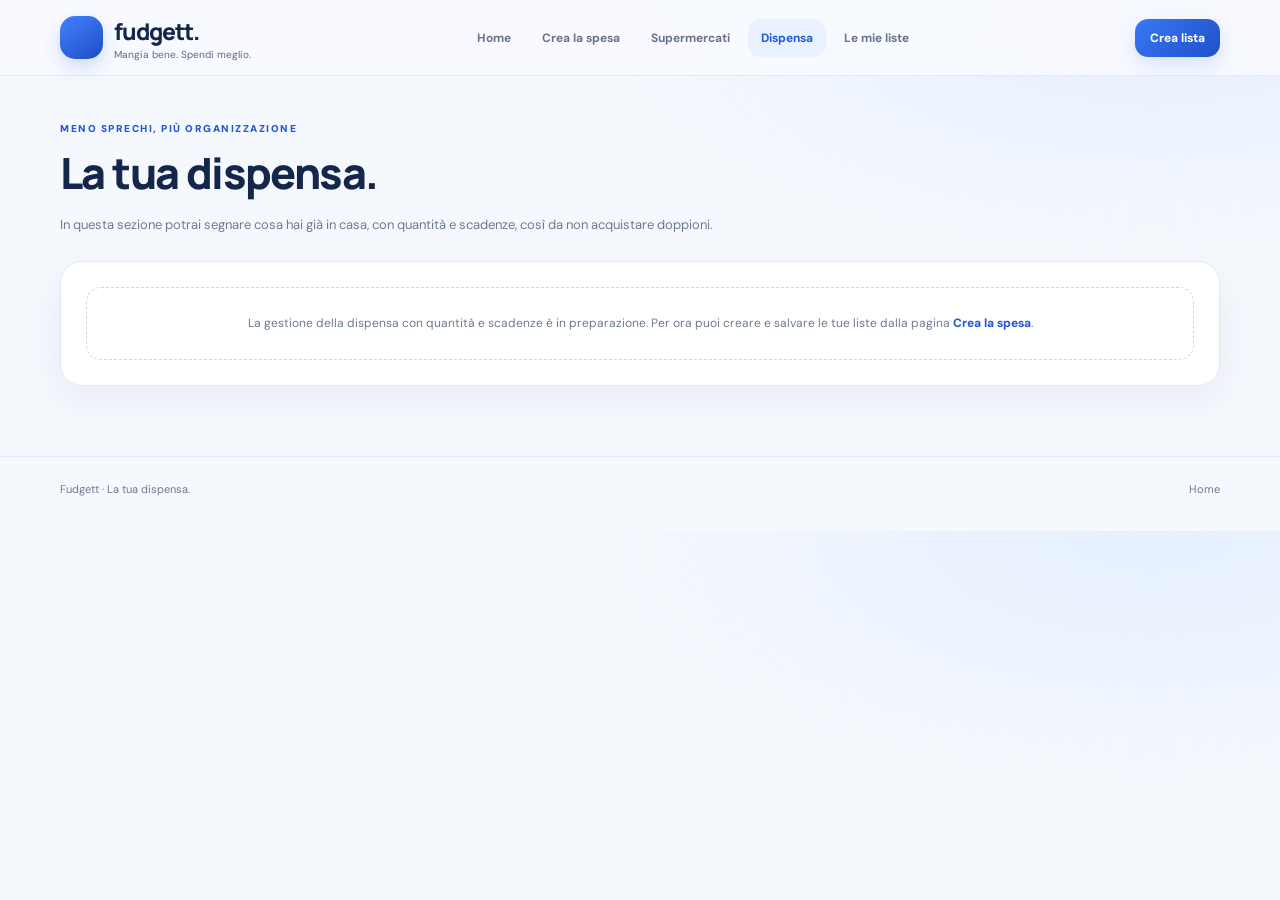
==== dispensa.html @ 6538de13 "Add Fudgett dispensa.html page and shared assets" ====
<!doctype html><html lang="it"><head><meta charset="utf-8"><meta name="viewport" content="width=device-width,initial-scale=1"><title>Dispensa — Fudgett</title><link rel="stylesheet" href="style.css"></head><body><header><div class="wrap head"><a class="brand" href="index.html"><span class="brandmark"><i class="fa-solid fa-basket-shopping"></i></span><span>fudgett.<small>Mangia bene. Spendi meglio.</small></span></a><nav class="nav"><a href="index.html">Home</a><a href="spesa.html">Crea la spesa</a><a href="negozi.html">Supermercati</a><a class="active" href="dispensa.html">Dispensa</a><a href="preferiti.html">Le mie liste</a></nav><a class="nav-cta" href="spesa.html">Crea lista</a></div></header><main class="wrap"><div class="page-head"><div class="eyebrow">MENO SPRECHI, PIÙ ORGANIZZAZIONE</div><h1>La tua dispensa.</h1><p>In questa sezione potrai segnare cosa hai già in casa, con quantità e scadenze, così da non acquistare doppioni.</p></div><section class="panel"><div class="empty">La gestione della dispensa con quantità e scadenze è in preparazione. Per ora puoi creare e salvare le tue liste dalla pagina <a href="spesa.html" style="color:var(--blue);font-weight:800">Crea la spesa</a>.</div></section></main><footer><div class="wrap foot"><span>Fudgett · La tua dispensa.</span><div class="footlinks"><a href="index.html">Home</a></div></div></footer></body></html>
---- style.css ----
@import url('https://fonts.googleapis.com/css2?family=DM+Sans:wght@400;500;600;700;800&family=Manrope:wght@600;700;800&display=swap');
:root{--blue:#2459d6;--navy:#14274b;--ink:#1c2b45;--muted:#6d7b91;--line:#e3eaf4;--bg:#f5f8fd;--white:#fff;--soft:#eaf1ff;--lime:#d9f477;--shadow:0 14px 38px #193d7410;--r:22px}
*{box-sizing:border-box}body{margin:0;background:radial-gradient(ellipse at 90% 0,#e5efff 0,transparent 34%),var(--bg);color:var(--ink);font-family:'DM Sans',sans-serif}a{color:inherit;text-decoration:none}button,input,select{font:inherit}button{cursor:pointer}.wrap{width:min(1160px,calc(100% - 40px));margin:auto}
header{height:76px;position:sticky;top:0;z-index:20;background:#f8faffed;backdrop-filter:blur(16px);border-bottom:1px solid var(--line)}.head{height:100%;display:flex;align-items:center;justify-content:space-between;gap:20px}.brand{display:flex;align-items:center;gap:11px;font:800 23px Manrope;color:var(--navy);letter-spacing:-1px}.brandmark{width:43px;height:43px;display:grid;place-items:center;border-radius:15px;background:linear-gradient(145deg,#4382ff,#1e4dc4);color:white;font-size:19px;box-shadow:0 8px 18px #2459d630}.brand small{display:block;font:500 10px 'DM Sans';letter-spacing:0;color:var(--muted);margin-top:1px}.nav{display:flex;align-items:center;gap:5px}.nav a{padding:11px 13px;border-radius:12px;font-size:12px;font-weight:700;color:#66758d}.nav a:hover,.nav a.active{background:var(--soft);color:var(--blue)}.nav-cta,.btn{border:0;border-radius:13px;background:linear-gradient(135deg,#3978f4,#1f50c8);color:white;padding:13px 18px;font-size:12px;font-weight:800;box-shadow:0 8px 18px #2459d625}.nav-cta{padding:11px 15px}.mobile-nav{display:none}
main{padding:36px 0 70px}.eyebrow{font-size:10px;letter-spacing:1.5px;text-transform:uppercase;color:var(--blue);font-weight:900}.hero{display:grid;grid-template-columns:1.05fr .95fr;align-items:center;gap:40px;padding:20px 0 36px}.hero h1{font:800 clamp(40px,5.2vw,65px)/1.04 Manrope;letter-spacing:-3px;color:var(--navy);margin:14px 0}.hero h1 span{color:var(--blue)}.hero p{max-width:520px;color:var(--muted);font-size:15px;line-height:1.7}.hero-actions{display:flex;gap:11px;align-items:center;margin-top:23px;flex-wrap:wrap}.btn-light{border:1px solid #d9e4f4;background:#fff;color:var(--navy);border-radius:13px;padding:13px 17px;font-size:12px;font-weight:800}.hero-art{min-height:290px;border-radius:30px;background:linear-gradient(145deg,#dce9ff,#f0f5ff);display:grid;place-items:center;position:relative;overflow:hidden}.hero-art:before,.hero-art:after{content:'';position:absolute;border-radius:50%;background:#c8dcff}.hero-art:before{width:260px;height:260px;top:-110px;right:-50px}.hero-art:after{width:190px;height:190px;bottom:-100px;left:-55px}.food-plate{z-index:1;width:205px;height:205px;border:12px solid white;border-radius:50%;background:radial-gradient(circle at 50% 50%,#f4c86d 0 14%,#62a36b 15% 24%,#e9a35c 25% 35%,#fff 36% 100%);box-shadow:0 25px 55px #244c8b26;display:grid;place-items:center;font-size:66px}.float{position:absolute;z-index:2;background:#fff;border:1px solid #e2eaf7;border-radius:15px;padding:12px 15px;box-shadow:var(--shadow);font-size:11px;font-weight:800}.float small{display:block;color:var(--muted);font-size:9px;font-weight:500;margin-top:4px}.float.one{left:18px;top:25px}.float.two{right:18px;bottom:25px}
.section-title{display:flex;justify-content:space-between;align-items:end;gap:16px;margin:15px 0 17px}.section-title h2{font:800 24px Manrope;color:var(--navy);margin:0;letter-spacing:-.8px}.section-title p{font-size:12px;color:var(--muted);margin:5px 0 0}.grid3{display:grid;grid-template-columns:repeat(3,1fr);gap:16px}.feature,.panel,.tile{background:#fff;border:1px solid var(--line);border-radius:var(--r);box-shadow:var(--shadow)}.feature{padding:22px}.feature-icon{width:43px;height:43px;border-radius:14px;background:var(--soft);color:var(--blue);display:grid;place-items:center;font-size:18px}.feature h3{font:800 15px Manrope;margin:16px 0 7px;color:var(--navy)}.feature p{font-size:12px;color:var(--muted);line-height:1.6;margin:0}
.page-head{margin:10px 0 25px}.page-head h1{font:800 clamp(30px,4vw,43px) Manrope;color:var(--navy);letter-spacing:-1.6px;margin:8px 0}.page-head p{font-size:13px;color:var(--muted);line-height:1.6;max-width:680px}
.panel{padding:25px}.form-grid{display:grid;grid-template-columns:repeat(3,1fr);gap:15px}.field{display:grid;gap:7px}.field label,.field>span{font-size:11px;font-weight:800;color:#53647f}.field input,.field select{width:100%;height:46px;border:1px solid var(--line);background:#fbfdff;border-radius:12px;padding:0 12px;color:var(--ink);outline:none;font-size:13px}.field input:focus,.field select:focus{border-color:#80a5f5;box-shadow:0 0 0 3px #2459d614}.subhead{display:flex;justify-content:space-between;align-items:center;gap:10px;margin:25px 0 11px}.subhead h2{font:800 17px Manrope;margin:0;color:var(--navy)}.subhead p{font-size:10px;color:var(--muted);margin:4px 0 0}
.ingredient-head,.ingredient{display:grid;grid-template-columns:minmax(0,1fr) 115px 90px 40px;gap:9px;align-items:center}.ingredient-head{padding:0 5px 8px;color:#8290a6;font-size:9px;font-weight:900;letter-spacing:.8px;text-transform:uppercase}.ingredient{margin-bottom:9px}.ingredient input,.ingredient select{height:44px;border:1px solid var(--line);border-radius:11px;background:#fbfdff;padding:0 11px;min-width:0;font-size:12px;color:var(--ink)}.remove{height:38px;border:0;border-radius:11px;background:#fff0ef;color:#c75e59}.add{width:100%;border:1px dashed #a9c1ef;background:#f4f7ff;color:var(--blue);border-radius:12px;padding:12px;font-size:12px;font-weight:800}.form-bottom{display:flex;align-items:center;justify-content:space-between;gap:15px;border-top:1px solid var(--line);padding-top:19px;margin-top:20px}.muted-note{font-size:10px;color:var(--muted);line-height:1.5}
.store-options{display:grid;grid-template-columns:repeat(4,1fr);gap:9px}.store-option{border:1px solid var(--line);background:#fbfdff;border-radius:13px;padding:12px 10px;text-align:center;font-size:11px;font-weight:800;color:#596b87}.store-option input{accent-color:var(--blue);margin-right:5px}.store-option:has(input:checked){background:var(--soft);border-color:#b8cdf8;color:var(--blue)}.location-row{display:grid;grid-template-columns:1fr auto;gap:10px;margin-top:13px}.location-row input{height:44px;border:1px solid var(--line);border-radius:12px;padding:0 12px;min-width:0}.notice{padding:14px 16px;background:#f2f6ff;border:1px solid #dce7fb;border-radius:14px;color:#5d6f8b;font-size:11px;line-height:1.6;margin-top:17px}.notice strong{color:var(--navy)}
.result-grid{display:grid;grid-template-columns:repeat(3,1fr);gap:15px;margin-top:22px}.result-card{background:white;border:1px solid var(--line);border-radius:19px;overflow:hidden;box-shadow:var(--shadow)}.result-banner{padding:17px;background:linear-gradient(135deg,#eaf1ff,#f7f9ff);display:flex;justify-content:space-between;align-items:center}.result-banner b{font:800 11px Manrope;color:var(--blue)}.result-banner span{font-size:23px}.result-body{padding:17px}.result-body h3{font:800 15px Manrope;color:var(--navy);margin:0 0 8px}.result-body p{font-size:11px;color:var(--muted);line-height:1.5}.price{font:800 25px Manrope;color:var(--blue);margin:14px 0 4px}.product{display:flex;justify-content:space-between;gap:9px;padding:9px 0;border-top:1px solid #edf1f7;font-size:10px}.product span{color:var(--muted)}.tag{display:inline-block;background:#edf4ff;color:#315ca9;border-radius:99px;padding:6px 9px;font-size:9px;font-weight:800}
.tile{padding:20px}.tile h3{font:800 14px Manrope;color:var(--navy);margin:0 0 7px}.tile p{font-size:11px;color:var(--muted);line-height:1.6;margin:0}.store-list{display:grid;gap:10px;margin-top:16px}.store-row{display:flex;align-items:center;justify-content:space-between;gap:15px;padding:15px;border:1px solid var(--line);border-radius:14px;background:#fff}.store-row b{font-size:12px}.store-row small{display:block;color:var(--muted);font-size:10px;margin-top:4px}.pill{background:var(--soft);color:var(--blue);border-radius:99px;padding:7px 10px;font-size:10px;font-weight:800;white-space:nowrap}
footer{border-top:1px solid var(--line);padding:25px 0 35px;color:var(--muted);font-size:11px}.foot{display:flex;justify-content:space-between;gap:15px;flex-wrap:wrap}.footlinks{display:flex;gap:16px}.empty{padding:26px;border:1px dashed #cbd8eb;border-radius:15px;text-align:center;color:var(--muted);font-size:12px;line-height:1.6}
@media(max-width:850px){.nav{display:none}.mobile-nav{display:flex;gap:5px;overflow:auto;padding:0 0 12px}.mobile-nav a{white-space:nowrap;font-size:10px;font-weight:800;padding:8px 10px;border-radius:10px;background:#fff;border:1px solid var(--line);color:#66758d}.mobile-nav a.active{background:var(--soft);color:var(--blue)}.head{height:66px}.hero{grid-template-columns:1fr;gap:18px;padding-top:5px}.hero-art{min-height:210px}.food-plate{width:155px;height:155px;font-size:50px}.grid3,.result-grid{grid-template-columns:1fr}.form-grid{grid-template-columns:repeat(2,1fr)}.store-options{grid-template-columns:repeat(2,1fr)}main{padding-top:24px}}
@media(max-width:520px){.wrap{width:calc(100% - 26px)}.brand{font-size:20px}.brandmark{width:39px;height:39px}.hero h1{font-size:41px;letter-spacing:-2px}.hero p{font-size:13px}.panel{padding:16px}.form-grid{grid-template-columns:1fr 1fr;gap:10px}.field input,.field select{font-size:12px}.ingredient-head,.ingredient{grid-template-columns:minmax(0,1fr) 70px 65px 32px;gap:5px}.ingredient input,.ingredient select{padding:0 6px;font-size:10px;height:41px}.remove{height:32px}.form-bottom{flex-direction:column;align-items:stretch}.form-bottom .btn{width:100%}.store-row{align-items:flex-start}.page-head h1{font-size:33px}}
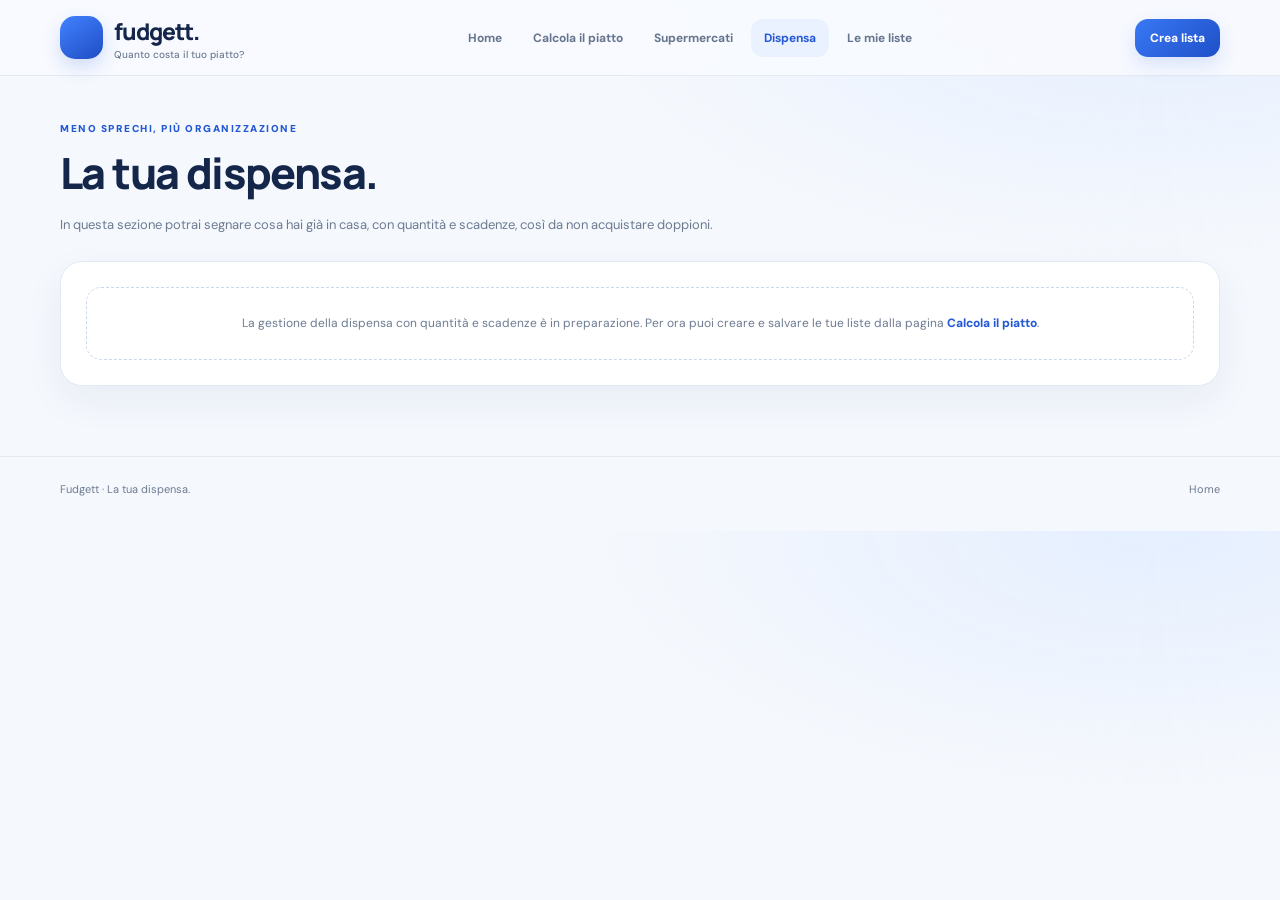
==== commit 587123f1: "Reframe Fudgett around recipe cost, not grocery shopping" ====
--- a/dispensa.html
+++ b/dispensa.html
@@ -1 +1 @@
-<!doctype html><html lang="it"><head><meta charset="utf-8"><meta name="viewport" content="width=device-width,initial-scale=1"><title>Dispensa — Fudgett</title><link rel="stylesheet" href="style.css"></head><body><header><div class="wrap head"><a class="brand" href="index.html"><span class="brandmark"><i class="fa-solid fa-basket-shopping"></i></span><span>fudgett.<small>Mangia bene. Spendi meglio.</small></span></a><nav class="nav"><a href="index.html">Home</a><a href="spesa.html">Crea la spesa</a><a href="negozi.html">Supermercati</a><a class="active" href="dispensa.html">Dispensa</a><a href="preferiti.html">Le mie liste</a></nav><a class="nav-cta" href="spesa.html">Crea lista</a></div></header><main class="wrap"><div class="page-head"><div class="eyebrow">MENO SPRECHI, PIÙ ORGANIZZAZIONE</div><h1>La tua dispensa.</h1><p>In questa sezione potrai segnare cosa hai già in casa, con quantità e scadenze, così da non acquistare doppioni.</p></div><section class="panel"><div class="empty">La gestione della dispensa con quantità e scadenze è in preparazione. Per ora puoi creare e salvare le tue liste dalla pagina <a href="spesa.html" style="color:var(--blue);font-weight:800">Crea la spesa</a>.</div></section></main><footer><div class="wrap foot"><span>Fudgett · La tua dispensa.</span><div class="footlinks"><a href="index.html">Home</a></div></div></footer></body></html>+<!doctype html><html lang="it"><head><meta charset="utf-8"><meta name="viewport" content="width=device-width,initial-scale=1"><title>Dispensa — Fudgett</title><link rel="stylesheet" href="style.css"></head><body><header><div class="wrap head"><a class="brand" href="index.html"><span class="brandmark"><i class="fa-solid fa-utensils"></i></span><span>fudgett.<small>Quanto costa il tuo piatto?</small></span></a><nav class="nav"><a href="index.html">Home</a><a href="spesa.html">Calcola il piatto</a><a href="negozi.html">Supermercati</a><a class="active" href="dispensa.html">Dispensa</a><a href="preferiti.html">Le mie liste</a></nav><a class="nav-cta" href="spesa.html">Crea lista</a></div></header><main class="wrap"><div class="page-head"><div class="eyebrow">MENO SPRECHI, PIÙ ORGANIZZAZIONE</div><h1>La tua dispensa.</h1><p>In questa sezione potrai segnare cosa hai già in casa, con quantità e scadenze, così da non acquistare doppioni.</p></div><section class="panel"><div class="empty">La gestione della dispensa con quantità e scadenze è in preparazione. Per ora puoi creare e salvare le tue liste dalla pagina <a href="spesa.html" style="color:var(--blue);font-weight:800">Calcola il piatto</a>.</div></section></main><footer><div class="wrap foot"><span>Fudgett · La tua dispensa.</span><div class="footlinks"><a href="index.html">Home</a></div></div></footer></body></html>
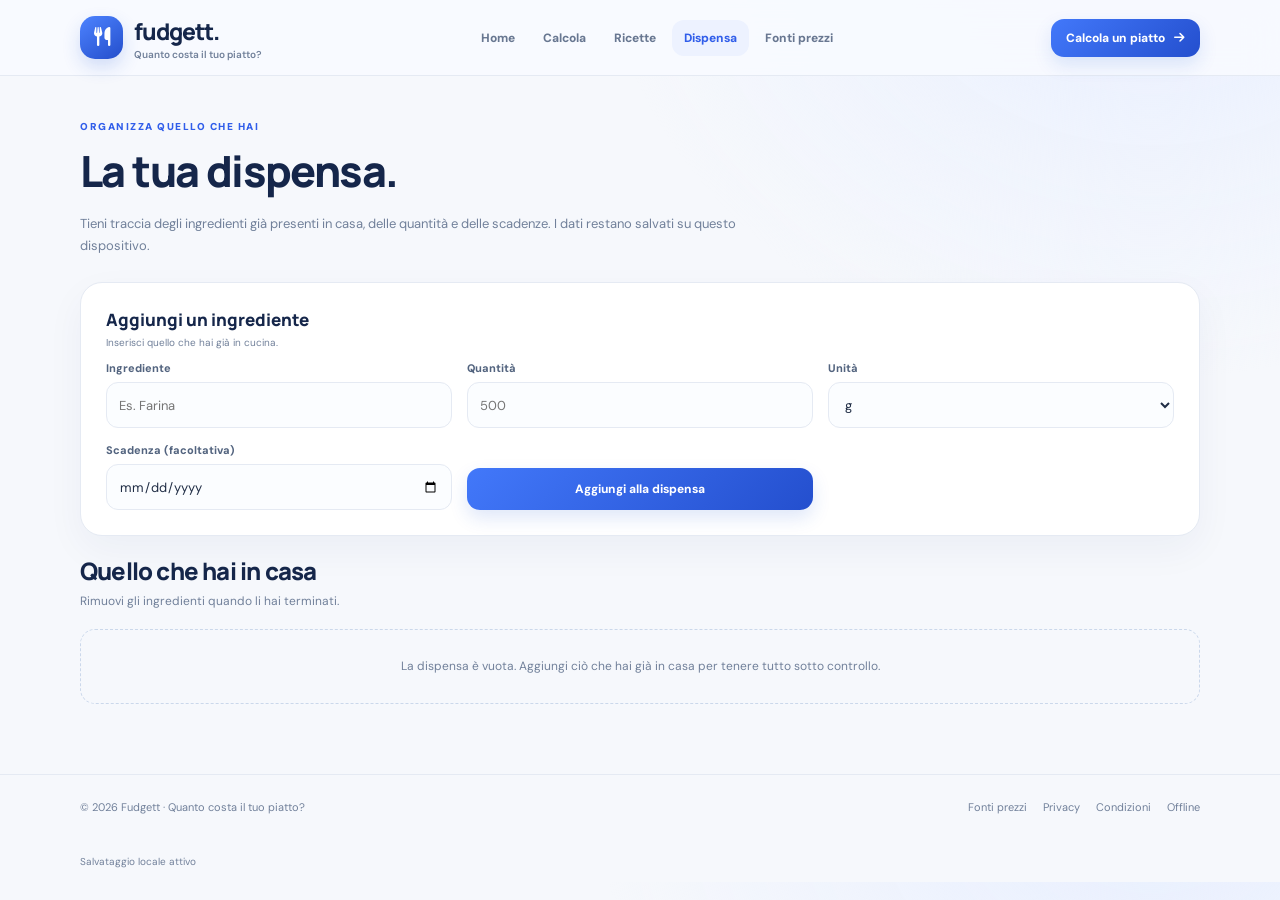
==== commit 6cd60d7c: "Rebuild Fudgett pages around recipe costing workflow" ====
--- a/dispensa.html
+++ b/dispensa.html
@@ -1 +1 @@
-<!doctype html><html lang="it"><head><meta charset="utf-8"><meta name="viewport" content="width=device-width,initial-scale=1"><title>Dispensa — Fudgett</title><link rel="stylesheet" href="style.css"></head><body><header><div class="wrap head"><a class="brand" href="index.html"><span class="brandmark"><i class="fa-solid fa-utensils"></i></span><span>fudgett.<small>Quanto costa il tuo piatto?</small></span></a><nav class="nav"><a href="index.html">Home</a><a href="spesa.html">Calcola il piatto</a><a href="negozi.html">Supermercati</a><a class="active" href="dispensa.html">Dispensa</a><a href="preferiti.html">Le mie liste</a></nav><a class="nav-cta" href="spesa.html">Crea lista</a></div></header><main class="wrap"><div class="page-head"><div class="eyebrow">MENO SPRECHI, PIÙ ORGANIZZAZIONE</div><h1>La tua dispensa.</h1><p>In questa sezione potrai segnare cosa hai già in casa, con quantità e scadenze, così da non acquistare doppioni.</p></div><section class="panel"><div class="empty">La gestione della dispensa con quantità e scadenze è in preparazione. Per ora puoi creare e salvare le tue liste dalla pagina <a href="spesa.html" style="color:var(--blue);font-weight:800">Calcola il piatto</a>.</div></section></main><footer><div class="wrap foot"><span>Fudgett · La tua dispensa.</span><div class="footlinks"><a href="index.html">Home</a></div></div></footer></body></html>+<!doctype html><html lang="it"><head><meta charset="utf-8"><meta name="viewport" content="width=device-width,initial-scale=1,viewport-fit=cover"><meta name="theme-color" content="#315eea"><meta name="description" content="Fudgett: scopri quanto costa davvero preparare il tuo piatto, ingrediente per ingrediente."><meta name="apple-mobile-web-app-capable" content="yes"><meta name="apple-mobile-web-app-status-bar-style" content="default"><link rel="manifest" href="manifest.json"><link rel="icon" href="icon.svg" type="image/svg+xml"><link rel="stylesheet" href="style.css"><link rel="stylesheet" href="https://cdnjs.cloudflare.com/ajax/libs/font-awesome/6.5.2/css/all.min.css"><script defer src="app.js"></script><title>La tua dispensa — Fudgett</title></head><body><header><div class="wrap head"><a class="brand" href="index.html"><span class="brandmark"><i class="fa-solid fa-utensils"></i></span><span>fudgett.<small>Quanto costa il tuo piatto?</small></span></a><nav class="nav"><a class="" href="index.html">Home</a><a class="" href="spesa.html">Calcola</a><a class="" href="preferiti.html">Ricette</a><a class="active" href="dispensa.html">Dispensa</a><a class="" href="negozi.html">Fonti prezzi</a></nav><a class="nav-cta" href="spesa.html">Calcola un piatto <i class="fa-solid fa-arrow-right"></i></a></div></header><nav class="wrap mobile-nav"><a class="" href="index.html">Home</a><a class="" href="spesa.html">Calcola</a><a class="" href="preferiti.html">Ricette</a><a class="active" href="dispensa.html">Dispensa</a><a class="" href="negozi.html">Prezzi</a></nav><main class="wrap"><div class="page-head"><div class="eyebrow">ORGANIZZA QUELLO CHE HAI</div><h1>La tua dispensa.</h1><p>Tieni traccia degli ingredienti già presenti in casa, delle quantità e delle scadenze. I dati restano salvati su questo dispositivo.</p></div><section class="panel"><div class="subhead" style="margin-top:0"><div><h2>Aggiungi un ingrediente</h2><p>Inserisci quello che hai già in cucina.</p></div></div><form id="pantry-form" class="form-grid"><div class="field"><label for="pantry-name">Ingrediente</label><input id="pantry-name" placeholder="Es. Farina" required></div><div class="field"><label for="pantry-qty">Quantità</label><input id="pantry-qty" type="number" min=".01" step="any" placeholder="500" required></div><div class="field"><label for="pantry-unit">Unità</label><select id="pantry-unit"><option>g</option><option>kg</option><option>ml</option><option>l</option><option>pz</option></select></div><div class="field"><label for="pantry-expiry">Scadenza (facoltativa)</label><input id="pantry-expiry" type="date"></div><div class="field" style="align-self:end"><button class="btn" type="submit">Aggiungi alla dispensa</button></div></form></section><div class="section-title"><div><h2>Quello che hai in casa</h2><p>Rimuovi gli ingredienti quando li hai terminati.</p></div></div><section id="pantry-list" class="store-list"><div class="empty">Caricamento dispensa…</div></section></main><footer><div class="wrap foot"><span>© 2026 Fudgett · Quanto costa il tuo piatto?</span><div class="footlinks"><a href="negozi.html">Fonti prezzi</a><a href="privacy.html">Privacy</a><a href="terms.html">Condizioni</a><a href="offline.html">Offline</a></div></div></footer><div class="wrap" style="padding-bottom:12px"><small id="save-status" class="muted-note">Salvataggio locale attivo</small></div></body></html>
--- a/style.css
+++ b/style.css
@@ -1,15 +1,12 @@
 @import url('https://fonts.googleapis.com/css2?family=DM+Sans:wght@400;500;600;700;800&family=Manrope:wght@600;700;800&display=swap');
-:root{--blue:#2459d6;--navy:#14274b;--ink:#1c2b45;--muted:#6d7b91;--line:#e3eaf4;--bg:#f5f8fd;--white:#fff;--soft:#eaf1ff;--lime:#d9f477;--shadow:0 14px 38px #193d7410;--r:22px}
-*{box-sizing:border-box}body{margin:0;background:radial-gradient(ellipse at 90% 0,#e5efff 0,transparent 34%),var(--bg);color:var(--ink);font-family:'DM Sans',sans-serif}a{color:inherit;text-decoration:none}button,input,select{font:inherit}button{cursor:pointer}.wrap{width:min(1160px,calc(100% - 40px));margin:auto}
-header{height:76px;position:sticky;top:0;z-index:20;background:#f8faffed;backdrop-filter:blur(16px);border-bottom:1px solid var(--line)}.head{height:100%;display:flex;align-items:center;justify-content:space-between;gap:20px}.brand{display:flex;align-items:center;gap:11px;font:800 23px Manrope;color:var(--navy);letter-spacing:-1px}.brandmark{width:43px;height:43px;display:grid;place-items:center;border-radius:15px;background:linear-gradient(145deg,#4382ff,#1e4dc4);color:white;font-size:19px;box-shadow:0 8px 18px #2459d630}.brand small{display:block;font:500 10px 'DM Sans';letter-spacing:0;color:var(--muted);margin-top:1px}.nav{display:flex;align-items:center;gap:5px}.nav a{padding:11px 13px;border-radius:12px;font-size:12px;font-weight:700;color:#66758d}.nav a:hover,.nav a.active{background:var(--soft);color:var(--blue)}.nav-cta,.btn{border:0;border-radius:13px;background:linear-gradient(135deg,#3978f4,#1f50c8);color:white;padding:13px 18px;font-size:12px;font-weight:800;box-shadow:0 8px 18px #2459d625}.nav-cta{padding:11px 15px}.mobile-nav{display:none}
-main{padding:36px 0 70px}.eyebrow{font-size:10px;letter-spacing:1.5px;text-transform:uppercase;color:var(--blue);font-weight:900}.hero{display:grid;grid-template-columns:1.05fr .95fr;align-items:center;gap:40px;padding:20px 0 36px}.hero h1{font:800 clamp(40px,5.2vw,65px)/1.04 Manrope;letter-spacing:-3px;color:var(--navy);margin:14px 0}.hero h1 span{color:var(--blue)}.hero p{max-width:520px;color:var(--muted);font-size:15px;line-height:1.7}.hero-actions{display:flex;gap:11px;align-items:center;margin-top:23px;flex-wrap:wrap}.btn-light{border:1px solid #d9e4f4;background:#fff;color:var(--navy);border-radius:13px;padding:13px 17px;font-size:12px;font-weight:800}.hero-art{min-height:290px;border-radius:30px;background:linear-gradient(145deg,#dce9ff,#f0f5ff);display:grid;place-items:center;position:relative;overflow:hidden}.hero-art:before,.hero-art:after{content:'';position:absolute;border-radius:50%;background:#c8dcff}.hero-art:before{width:260px;height:260px;top:-110px;right:-50px}.hero-art:after{width:190px;height:190px;bottom:-100px;left:-55px}.food-plate{z-index:1;width:205px;height:205px;border:12px solid white;border-radius:50%;background:radial-gradient(circle at 50% 50%,#f4c86d 0 14%,#62a36b 15% 24%,#e9a35c 25% 35%,#fff 36% 100%);box-shadow:0 25px 55px #244c8b26;display:grid;place-items:center;font-size:66px}.float{position:absolute;z-index:2;background:#fff;border:1px solid #e2eaf7;border-radius:15px;padding:12px 15px;box-shadow:var(--shadow);font-size:11px;font-weight:800}.float small{display:block;color:var(--muted);font-size:9px;font-weight:500;margin-top:4px}.float.one{left:18px;top:25px}.float.two{right:18px;bottom:25px}
-.section-title{display:flex;justify-content:space-between;align-items:end;gap:16px;margin:15px 0 17px}.section-title h2{font:800 24px Manrope;color:var(--navy);margin:0;letter-spacing:-.8px}.section-title p{font-size:12px;color:var(--muted);margin:5px 0 0}.grid3{display:grid;grid-template-columns:repeat(3,1fr);gap:16px}.feature,.panel,.tile{background:#fff;border:1px solid var(--line);border-radius:var(--r);box-shadow:var(--shadow)}.feature{padding:22px}.feature-icon{width:43px;height:43px;border-radius:14px;background:var(--soft);color:var(--blue);display:grid;place-items:center;font-size:18px}.feature h3{font:800 15px Manrope;margin:16px 0 7px;color:var(--navy)}.feature p{font-size:12px;color:var(--muted);line-height:1.6;margin:0}
-.page-head{margin:10px 0 25px}.page-head h1{font:800 clamp(30px,4vw,43px) Manrope;color:var(--navy);letter-spacing:-1.6px;margin:8px 0}.page-head p{font-size:13px;color:var(--muted);line-height:1.6;max-width:680px}
-.panel{padding:25px}.form-grid{display:grid;grid-template-columns:repeat(3,1fr);gap:15px}.field{display:grid;gap:7px}.field label,.field>span{font-size:11px;font-weight:800;color:#53647f}.field input,.field select{width:100%;height:46px;border:1px solid var(--line);background:#fbfdff;border-radius:12px;padding:0 12px;color:var(--ink);outline:none;font-size:13px}.field input:focus,.field select:focus{border-color:#80a5f5;box-shadow:0 0 0 3px #2459d614}.subhead{display:flex;justify-content:space-between;align-items:center;gap:10px;margin:25px 0 11px}.subhead h2{font:800 17px Manrope;margin:0;color:var(--navy)}.subhead p{font-size:10px;color:var(--muted);margin:4px 0 0}
-.ingredient-head,.ingredient{display:grid;grid-template-columns:minmax(0,1fr) 115px 90px 40px;gap:9px;align-items:center}.ingredient-head{padding:0 5px 8px;color:#8290a6;font-size:9px;font-weight:900;letter-spacing:.8px;text-transform:uppercase}.ingredient{margin-bottom:9px}.ingredient input,.ingredient select{height:44px;border:1px solid var(--line);border-radius:11px;background:#fbfdff;padding:0 11px;min-width:0;font-size:12px;color:var(--ink)}.remove{height:38px;border:0;border-radius:11px;background:#fff0ef;color:#c75e59}.add{width:100%;border:1px dashed #a9c1ef;background:#f4f7ff;color:var(--blue);border-radius:12px;padding:12px;font-size:12px;font-weight:800}.form-bottom{display:flex;align-items:center;justify-content:space-between;gap:15px;border-top:1px solid var(--line);padding-top:19px;margin-top:20px}.muted-note{font-size:10px;color:var(--muted);line-height:1.5}
-.store-options{display:grid;grid-template-columns:repeat(4,1fr);gap:9px}.store-option{border:1px solid var(--line);background:#fbfdff;border-radius:13px;padding:12px 10px;text-align:center;font-size:11px;font-weight:800;color:#596b87}.store-option input{accent-color:var(--blue);margin-right:5px}.store-option:has(input:checked){background:var(--soft);border-color:#b8cdf8;color:var(--blue)}.location-row{display:grid;grid-template-columns:1fr auto;gap:10px;margin-top:13px}.location-row input{height:44px;border:1px solid var(--line);border-radius:12px;padding:0 12px;min-width:0}.notice{padding:14px 16px;background:#f2f6ff;border:1px solid #dce7fb;border-radius:14px;color:#5d6f8b;font-size:11px;line-height:1.6;margin-top:17px}.notice strong{color:var(--navy)}
-.result-grid{display:grid;grid-template-columns:repeat(3,1fr);gap:15px;margin-top:22px}.result-card{background:white;border:1px solid var(--line);border-radius:19px;overflow:hidden;box-shadow:var(--shadow)}.result-banner{padding:17px;background:linear-gradient(135deg,#eaf1ff,#f7f9ff);display:flex;justify-content:space-between;align-items:center}.result-banner b{font:800 11px Manrope;color:var(--blue)}.result-banner span{font-size:23px}.result-body{padding:17px}.result-body h3{font:800 15px Manrope;color:var(--navy);margin:0 0 8px}.result-body p{font-size:11px;color:var(--muted);line-height:1.5}.price{font:800 25px Manrope;color:var(--blue);margin:14px 0 4px}.product{display:flex;justify-content:space-between;gap:9px;padding:9px 0;border-top:1px solid #edf1f7;font-size:10px}.product span{color:var(--muted)}.tag{display:inline-block;background:#edf4ff;color:#315ca9;border-radius:99px;padding:6px 9px;font-size:9px;font-weight:800}
-.tile{padding:20px}.tile h3{font:800 14px Manrope;color:var(--navy);margin:0 0 7px}.tile p{font-size:11px;color:var(--muted);line-height:1.6;margin:0}.store-list{display:grid;gap:10px;margin-top:16px}.store-row{display:flex;align-items:center;justify-content:space-between;gap:15px;padding:15px;border:1px solid var(--line);border-radius:14px;background:#fff}.store-row b{font-size:12px}.store-row small{display:block;color:var(--muted);font-size:10px;margin-top:4px}.pill{background:var(--soft);color:var(--blue);border-radius:99px;padding:7px 10px;font-size:10px;font-weight:800;white-space:nowrap}
-footer{border-top:1px solid var(--line);padding:25px 0 35px;color:var(--muted);font-size:11px}.foot{display:flex;justify-content:space-between;gap:15px;flex-wrap:wrap}.footlinks{display:flex;gap:16px}.empty{padding:26px;border:1px dashed #cbd8eb;border-radius:15px;text-align:center;color:var(--muted);font-size:12px;line-height:1.6}
-@media(max-width:850px){.nav{display:none}.mobile-nav{display:flex;gap:5px;overflow:auto;padding:0 0 12px}.mobile-nav a{white-space:nowrap;font-size:10px;font-weight:800;padding:8px 10px;border-radius:10px;background:#fff;border:1px solid var(--line);color:#66758d}.mobile-nav a.active{background:var(--soft);color:var(--blue)}.head{height:66px}.hero{grid-template-columns:1fr;gap:18px;padding-top:5px}.hero-art{min-height:210px}.food-plate{width:155px;height:155px;font-size:50px}.grid3,.result-grid{grid-template-columns:1fr}.form-grid{grid-template-columns:repeat(2,1fr)}.store-options{grid-template-columns:repeat(2,1fr)}main{padding-top:24px}}
-@media(max-width:520px){.wrap{width:calc(100% - 26px)}.brand{font-size:20px}.brandmark{width:39px;height:39px}.hero h1{font-size:41px;letter-spacing:-2px}.hero p{font-size:13px}.panel{padding:16px}.form-grid{grid-template-columns:1fr 1fr;gap:10px}.field input,.field select{font-size:12px}.ingredient-head,.ingredient{grid-template-columns:minmax(0,1fr) 70px 65px 32px;gap:5px}.ingredient input,.ingredient select{padding:0 6px;font-size:10px;height:41px}.remove{height:32px}.form-bottom{flex-direction:column;align-items:stretch}.form-bottom .btn{width:100%}.store-row{align-items:flex-start}.page-head h1{font-size:33px}}
+:root{--blue:#315eea;--blue2:#2048c7;--navy:#15264a;--ink:#202d45;--muted:#71809a;--line:#e5eaf3;--bg:#f6f8fc;--white:#fff;--soft:#edf2ff;--mint:#dff7ec;--shadow:0 14px 38px #1a32650c;--r:22px}
+*{box-sizing:border-box}html{scroll-behavior:smooth}body{margin:0;background:radial-gradient(ellipse at 90% -10%,#e8efff 0,transparent 34%),var(--bg);color:var(--ink);font-family:'DM Sans',sans-serif}a{color:inherit;text-decoration:none}button,input,select{font:inherit}button{cursor:pointer}button:focus-visible,a:focus-visible,input:focus-visible,select:focus-visible{outline:3px solid #8ba9ff;outline-offset:2px}.wrap{width:min(1120px,calc(100% - 40px));margin:auto}
+header{height:76px;position:sticky;top:0;z-index:20;background:#f8faffed;backdrop-filter:blur(16px);border-bottom:1px solid var(--line)}.head{height:100%;display:flex;align-items:center;justify-content:space-between;gap:20px}.brand{display:flex;align-items:center;gap:11px;font:800 23px Manrope;color:var(--navy);letter-spacing:-1px}.brandmark{width:43px;height:43px;display:grid;place-items:center;border-radius:15px;background:linear-gradient(145deg,#4d83ff,#244ecb);color:white;font-size:19px;box-shadow:0 8px 18px #2459d630}.brand small{display:block;font:600 10px 'DM Sans';letter-spacing:0;color:var(--muted);margin-top:1px}.nav{display:flex;align-items:center;gap:4px}.nav a,.mobile-nav a{padding:10px 12px;border-radius:12px;font-size:12px;font-weight:800;color:#687791}.nav a:hover,.nav a.active,.mobile-nav a.active{background:var(--soft);color:var(--blue)}.nav-cta,.btn{border:0;border-radius:13px;background:linear-gradient(135deg,#4278fa,#244fce);color:white;padding:13px 18px;font-size:12px;font-weight:800;box-shadow:0 8px 18px #2459d625;display:inline-flex;align-items:center;justify-content:center;gap:9px}.nav-cta{padding:11px 15px}.btn:hover,.nav-cta:hover{filter:brightness(1.04);transform:translateY(-1px)}.btn-light{border:1px solid #dce4f2;background:#fff;color:var(--navy);border-radius:13px;padding:12px 16px;font-size:12px;font-weight:800;display:inline-flex;align-items:center;justify-content:center;gap:8px}.btn-danger{border:1px solid #f4d8d8;background:#fff8f8;color:#b64e54;border-radius:11px;padding:9px 12px;font-size:11px;font-weight:800}.mobile-nav{display:none}
+main{padding:34px 0 70px}.eyebrow{font-size:10px;letter-spacing:1.5px;text-transform:uppercase;color:var(--blue);font-weight:900}.hero{display:grid;grid-template-columns:1.05fr .95fr;align-items:center;gap:42px;padding:22px 0 42px}.hero h1{font:800 clamp(40px,5.2vw,64px)/1.04 Manrope;letter-spacing:-3px;color:var(--navy);margin:14px 0}.hero h1 span{color:var(--blue)}.hero p{max-width:540px;color:var(--muted);font-size:15px;line-height:1.75}.hero-actions{display:flex;gap:11px;align-items:center;margin-top:23px;flex-wrap:wrap}.hero-art{min-height:320px;border-radius:30px;background:linear-gradient(145deg,#e2ebff,#f5f7ff);display:grid;place-items:center;position:relative;overflow:hidden}.hero-art:before,.hero-art:after{content:'';position:absolute;border-radius:50%;background:#cfddff}.hero-art:before{width:260px;height:260px;top:-110px;right:-50px}.hero-art:after{width:190px;height:190px;bottom:-100px;left:-55px}.food-plate{z-index:1;width:220px;height:220px;border:13px solid white;border-radius:50%;background:radial-gradient(circle at 50% 50%,#f4c86d 0 14%,#62a36b 15% 24%,#e9a35c 25% 35%,#fff 36% 100%);box-shadow:0 25px 55px #244c8b26;display:grid;place-items:center;font-size:68px}.float{position:absolute;z-index:2;background:#fff;border:1px solid #e2eaf7;border-radius:15px;padding:12px 15px;box-shadow:var(--shadow);font-size:11px;font-weight:800}.float small{display:block;color:var(--muted);font-size:9px;font-weight:500;margin-top:4px}.float.one{left:18px;top:25px}.float.two{right:18px;bottom:25px}
+.section-title{display:flex;justify-content:space-between;align-items:end;gap:16px;margin:18px 0}.section-title h2{font:800 24px Manrope;color:var(--navy);margin:0;letter-spacing:-.8px}.section-title p{font-size:12px;color:var(--muted);margin:5px 0 0;line-height:1.6}.grid3{display:grid;grid-template-columns:repeat(3,1fr);gap:16px}.feature,.panel,.tile,.stat{background:#fff;border:1px solid var(--line);border-radius:var(--r);box-shadow:var(--shadow)}.feature{padding:22px}.feature-icon{width:43px;height:43px;border-radius:14px;background:var(--soft);color:var(--blue);display:grid;place-items:center;font-size:18px}.feature h3{font:800 15px Manrope;margin:16px 0 7px;color:var(--navy)}.feature p{font-size:12px;color:var(--muted);line-height:1.65;margin:0}.page-head{margin:10px 0 25px}.page-head h1{font:800 clamp(30px,4vw,43px) Manrope;color:var(--navy);letter-spacing:-1.6px;margin:8px 0}.page-head p{font-size:13px;color:var(--muted);line-height:1.7;max-width:720px}.panel{padding:25px}.form-grid{display:grid;grid-template-columns:repeat(3,1fr);gap:15px}.field{display:grid;gap:7px;min-width:0}.field label,.field>span{font-size:11px;font-weight:800;color:#53647f}.field input,.field select,.field textarea{width:100%;min-height:46px;border:1px solid var(--line);background:#fbfdff;border-radius:12px;padding:10px 12px;color:var(--ink);outline:none;font-size:13px}.field textarea{min-height:88px;resize:vertical}.field input:focus,.field select:focus,.field textarea:focus{border-color:#80a5f5;box-shadow:0 0 0 3px #2459d614}.subhead{display:flex;justify-content:space-between;align-items:center;gap:10px;margin:25px 0 11px}.subhead h2{font:800 17px Manrope;margin:0;color:var(--navy)}.subhead p{font-size:10px;color:var(--muted);margin:4px 0 0;line-height:1.5}.ingredient-head,.ingredient{display:grid;grid-template-columns:minmax(0,1fr) 110px 86px 40px;gap:9px;align-items:center}.ingredient-head{padding:0 5px 8px;color:#8290a6;font-size:9px;font-weight:900;letter-spacing:.8px;text-transform:uppercase}.ingredient{margin-bottom:9px}.ingredient input,.ingredient select{width:100%;height:44px;border:1px solid var(--line);border-radius:11px;background:#fbfdff;padding:0 11px;min-width:0;font-size:12px;color:var(--ink)}.remove{height:38px;border:0;border-radius:11px;background:#fff0ef;color:#c75e59}.add{width:100%;border:1px dashed #a9c1ef;background:#f4f7ff;color:var(--blue);border-radius:12px;padding:12px;font-size:12px;font-weight:800}.form-bottom{display:flex;align-items:center;justify-content:space-between;gap:15px;border-top:1px solid var(--line);padding-top:19px;margin-top:20px}.muted-note{font-size:10px;color:var(--muted);line-height:1.6}.notice{padding:14px 16px;background:#f2f6ff;border:1px solid #dce7fb;border-radius:14px;color:#5d6f8b;font-size:11px;line-height:1.7;margin-top:17px}.notice strong{color:var(--navy)}.success-note{background:#effaf4;border-color:#d6f1e1;color:#42735a}.warning-note{background:#fff9ed;border-color:#f3e4c3;color:#87682c}
+.result-grid{display:grid;grid-template-columns:repeat(3,1fr);gap:15px;margin-top:22px}.result-card{background:white;border:1px solid var(--line);border-radius:19px;overflow:hidden;box-shadow:var(--shadow)}.result-banner{padding:17px;background:linear-gradient(135deg,#eaf1ff,#f7f9ff);display:flex;justify-content:space-between;align-items:center}.result-banner b{font:800 11px Manrope;color:var(--blue)}.result-banner span{font-size:23px}.result-body{padding:17px}.result-body h3{font:800 15px Manrope;color:var(--navy);margin:0 0 8px}.result-body p{font-size:11px;color:var(--muted);line-height:1.6}.price{font:800 25px Manrope;color:var(--blue);margin:14px 0 4px}.product{display:flex;justify-content:space-between;gap:9px;padding:9px 0;border-top:1px solid #edf1f7;font-size:10px}.product span{color:var(--muted)}.tag,.pill{display:inline-flex;align-items:center;background:var(--soft);color:var(--blue);border-radius:99px;padding:6px 9px;font-size:9px;font-weight:800}.pill{font-size:10px;white-space:nowrap}
+.store-options{display:grid;grid-template-columns:repeat(4,1fr);gap:9px}.store-option{border:1px solid var(--line);background:#fbfdff;border-radius:13px;padding:12px 10px;text-align:center;font-size:11px;font-weight:800;color:#596b87}.store-option input{accent-color:var(--blue);margin-right:5px}.store-option:has(input:checked){background:var(--soft);border-color:#b8cdf8;color:var(--blue)}.location-row{display:grid;grid-template-columns:1fr auto;gap:10px;margin-top:13px}.location-row input{height:44px;border:1px solid var(--line);border-radius:12px;padding:0 12px;min-width:0}.tile{padding:20px}.tile h3{font:800 14px Manrope;color:var(--navy);margin:0 0 7px}.tile p{font-size:11px;color:var(--muted);line-height:1.6;margin:0}.store-list{display:grid;gap:10px;margin-top:16px}.store-row{display:flex;align-items:center;justify-content:space-between;gap:15px;padding:15px;border:1px solid var(--line);border-radius:14px;background:#fff}.store-row b{font-size:12px}.store-row small{display:block;color:var(--muted);font-size:10px;margin-top:4px}.empty{padding:26px;border:1px dashed #cbd8eb;border-radius:15px;text-align:center;color:var(--muted);font-size:12px;line-height:1.7}.stats{display:grid;grid-template-columns:repeat(3,1fr);gap:12px;margin:18px 0}.stat{padding:16px}.stat small{display:block;color:var(--muted);font-size:10px;font-weight:700}.stat strong{display:block;color:var(--navy);font:800 23px Manrope;margin-top:5px}.recipe-card{background:#fff;border:1px solid var(--line);border-radius:18px;padding:17px;display:flex;justify-content:space-between;align-items:center;gap:14px;box-shadow:var(--shadow)}.recipe-card h3{font:800 14px Manrope;color:var(--navy);margin:0 0 5px}.recipe-card p{font-size:11px;color:var(--muted);margin:0;line-height:1.5}.recipe-actions{display:flex;gap:7px;flex-wrap:wrap}.recipe-actions button{white-space:nowrap}.toolbar{display:flex;gap:9px;flex-wrap:wrap;align-items:center}.toolbar input{flex:1;min-width:180px;height:43px;border:1px solid var(--line);border-radius:12px;padding:0 12px}.price-table{width:100%;border-collapse:collapse;font-size:12px}.price-table th,.price-table td{padding:11px 9px;border-bottom:1px solid var(--line);text-align:left}.price-table th{font-size:10px;color:var(--muted);text-transform:uppercase;letter-spacing:.5px}.price-table td{color:var(--ink)}.price-table-wrap{overflow:auto}
+footer{border-top:1px solid var(--line);padding:25px 0 35px;color:var(--muted);font-size:11px}.foot{display:flex;justify-content:space-between;gap:15px;flex-wrap:wrap}.footlinks{display:flex;gap:16px;flex-wrap:wrap}.footlinks a:hover{color:var(--blue)}
+@media(max-width:850px){.nav{display:none}.mobile-nav{display:flex;gap:5px;overflow:auto;padding:0 0 10px;scrollbar-width:none}.mobile-nav::-webkit-scrollbar{display:none}.mobile-nav a{white-space:nowrap;font-size:10px;font-weight:800;padding:8px 10px;border-radius:10px;background:#fff;border:1px solid var(--line)}.head{height:66px}.hero{grid-template-columns:1fr;gap:18px;padding-top:5px}.hero-art{min-height:230px}.food-plate{width:165px;height:165px;font-size:52px}.grid3,.result-grid{grid-template-columns:1fr}.form-grid{grid-template-columns:repeat(2,1fr)}.store-options{grid-template-columns:repeat(2,1fr)}main{padding-top:24px}}
+@media(max-width:520px){.wrap{width:calc(100% - 26px)}.brand{font-size:20px}.brandmark{width:39px;height:39px}.hero h1{font-size:41px;letter-spacing:-2px}.hero p{font-size:13px}.panel{padding:16px}.form-grid{grid-template-columns:1fr 1fr;gap:10px}.field input,.field select{font-size:12px}.ingredient-head,.ingredient{grid-template-columns:minmax(0,1fr) 72px 64px 32px;gap:5px}.ingredient input,.ingredient select{padding:0 6px;font-size:10px;height:41px}.remove{height:32px}.form-bottom{flex-direction:column;align-items:stretch}.form-bottom .btn{width:100%}.page-head h1{font-size:33px}.stats{grid-template-columns:repeat(2,1fr)}.recipe-card{align-items:flex-start;flex-direction:column}.recipe-actions{width:100%}.recipe-actions button{flex:1}.location-row{grid-template-columns:1fr}.store-row{align-items:flex-start}.section-title h2{font-size:21px}}
+@media(prefers-reduced-motion:reduce){*{scroll-behavior:auto!important;transition:none!important;animation:none!important}}
